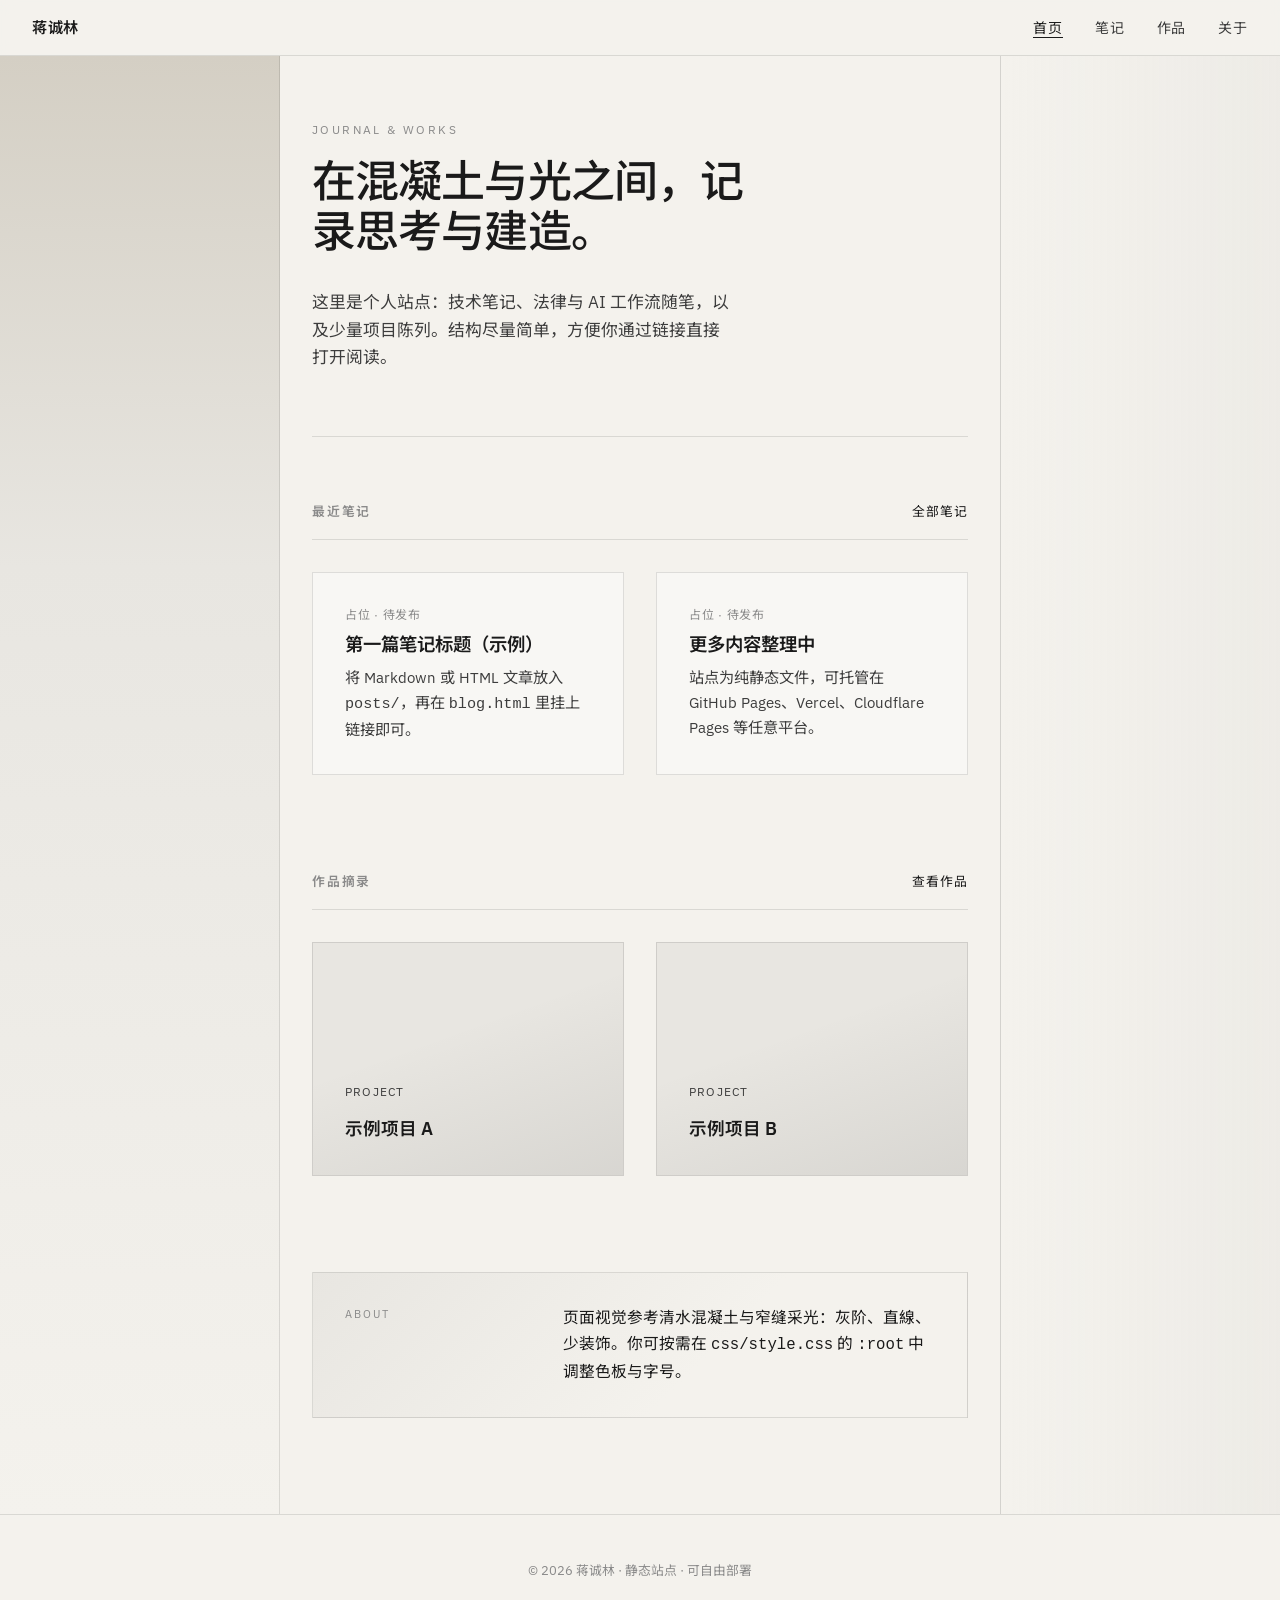
==== index.html @ 57170a60 "chore: initial static site for GitHub Pages Made-with: Cursor" ====
<!DOCTYPE html>
<html lang="zh-CN">
  <head>
    <meta charset="utf-8" />
    <meta name="viewport" content="width=device-width, initial-scale=1" />
    <meta
      name="description"
      content="个人博客与作品集 — 日常思考与技术笔记"
    />
    <title>蒋诚林 · 思考与作品</title>
    <link rel="preconnect" href="https://fonts.googleapis.com" />
    <link rel="preconnect" href="https://fonts.gstatic.com" crossorigin />
    <link
      href="https://fonts.googleapis.com/css2?family=IBM+Plex+Sans:wght@400;500;600&family=Noto+Sans+SC:wght@400;500;600&display=swap"
      rel="stylesheet"
    />
    <link rel="stylesheet" href="css/style.css" />
  </head>
  <body>
    <a class="skip-link" href="#main">跳到正文</a>
    <header class="site-header">
      <a class="brand" href="index.html">蒋诚林</a>
      <button
        type="button"
        class="nav-toggle"
        aria-expanded="false"
        aria-controls="site-nav"
      >
        菜单
      </button>
      <nav id="site-nav" class="nav" aria-label="主导航">
        <ul class="nav-list">
          <li><a href="index.html" aria-current="page">首页</a></li>
          <li><a href="blog.html">笔记</a></li>
          <li><a href="work.html">作品</a></li>
          <li><a href="about.html">关于</a></li>
        </ul>
      </nav>
    </header>

    <div class="layout">
      <div class="layout__slit" aria-hidden="true"></div>
      <main id="main" class="layout__main">
        <section class="hero">
          <p class="hero__label">Journal &amp; Works</p>
          <h1 class="hero__title">在混凝土与光之间，记录思考与建造。</h1>
          <p class="hero__lead">
            这里是个人站点：技术笔记、法律与 AI
            工作流随笔，以及少量项目陈列。结构尽量简单，方便你通过链接直接打开阅读。
          </p>
        </section>

        <section class="section" aria-labelledby="recent-notes">
          <div class="section__head">
            <h2 id="recent-notes" class="section__title">最近笔记</h2>
            <a class="section__more" href="blog.html">全部笔记</a>
          </div>
          <div class="card-grid card-grid--2">
            <article class="card">
              <p class="card__meta">占位 · 待发布</p>
              <h3 class="card__title">
                <a href="posts/example.html">第一篇笔记标题（示例）</a>
              </h3>
              <p class="card__excerpt">
                将 Markdown 或 HTML 文章放入 <code>posts/</code>，再在
                <code>blog.html</code> 里挂上链接即可。
              </p>
            </article>
            <article class="card">
              <p class="card__meta">占位 · 待发布</p>
              <h3 class="card__title">
                <a href="blog.html">更多内容整理中</a>
              </h3>
              <p class="card__excerpt">
                站点为纯静态文件，可托管在 GitHub Pages、Vercel、Cloudflare
                Pages 等任意平台。
              </p>
            </article>
          </div>
        </section>

        <section class="section" aria-labelledby="featured-work">
          <div class="section__head">
            <h2 id="featured-work" class="section__title">作品摘录</h2>
            <a class="section__more" href="work.html">查看作品</a>
          </div>
          <div class="work-grid">
            <a href="work.html" class="work-tile">
              <div>
                <p class="work-tile__label">Project</p>
                <p class="work-tile__name">示例项目 A</p>
              </div>
            </a>
            <a href="work.html" class="work-tile">
              <div>
                <p class="work-tile__label">Project</p>
                <p class="work-tile__name">示例项目 B</p>
              </div>
            </a>
          </div>
        </section>

        <section class="about-strip" aria-labelledby="about-short">
          <div>
            <p class="about-strip__tag">About</p>
          </div>
          <p id="about-short" class="about-strip__text">
            页面视觉参考清水混凝土与窄缝采光：灰阶、直線、少装饰。你可按需在
            <code>css/style.css</code> 的 <code>:root</code> 中调整色板与字号。
          </p>
        </section>
      </main>
      <div class="layout__rail" aria-hidden="true"></div>
    </div>

    <footer class="site-footer">
      <p>© <span id="y"></span> 蒋诚林 · 静态站点 · 可自由部署</p>
    </footer>
    <script>
      document.getElementById("y").textContent = new Date().getFullYear();
    </script>
    <script src="js/main.js" defer></script>
  </body>
</html>
---- css/style.css ----
/* 安藤式工业感：清水混凝土灰阶、几何分割、窄光缝、大留白 */

:root {
  --ink: #1a1a1a;
  --concrete-dark: #3d3d3d;
  --concrete-mid: #8a8a8a;
  --concrete-light: #c8c6c2;
  --mist: #e8e6e1;
  --paper: #f4f2ed;
  --slit: #d4cfc4;
  --accent: #2a2a2a;
  --font-sans: "IBM Plex Sans", "Noto Sans SC", "PingFang SC", "Microsoft YaHei", sans-serif;
  --font-display: "IBM Plex Sans", "Noto Sans SC", sans-serif;
  --space-xs: 0.5rem;
  --space-sm: 1rem;
  --space-md: 2rem;
  --space-lg: 4rem;
  --space-xl: 6rem;
  --line: 1px solid rgba(26, 26, 26, 0.12);
}

*,
*::before,
*::after {
  box-sizing: border-box;
}

html {
  scroll-behavior: smooth;
}

body {
  margin: 0;
  font-family: var(--font-sans);
  font-size: 1rem;
  line-height: 1.65;
  color: var(--ink);
  background: var(--paper);
  -webkit-font-smoothing: antialiased;
}

a {
  color: var(--ink);
  text-decoration: none;
  border-bottom: 1px solid rgba(26, 26, 26, 0.25);
  transition: border-color 0.2s ease, color 0.2s ease;
}

a:hover {
  border-bottom-color: var(--ink);
}

.skip-link {
  position: absolute;
  left: -9999px;
  z-index: 999;
  padding: var(--space-sm);
  background: var(--paper);
}

.skip-link:focus {
  left: var(--space-sm);
  top: var(--space-sm);
}

/* 顶栏：薄钢板感 */
.site-header {
  position: sticky;
  top: 0;
  z-index: 100;
  display: flex;
  align-items: center;
  justify-content: space-between;
  gap: var(--space-md);
  min-height: 3.5rem;
  padding: 0 var(--space-md);
  background: rgba(244, 242, 237, 0.92);
  backdrop-filter: blur(8px);
  border-bottom: var(--line);
}

.brand {
  font-family: var(--font-display);
  font-weight: 600;
  letter-spacing: 0.04em;
  font-size: 0.95rem;
  border-bottom: none;
}

.brand:hover {
  color: var(--concrete-dark);
}

.nav-toggle {
  display: none;
  background: none;
  border: var(--line);
  padding: 0.4rem 0.65rem;
  font: inherit;
  cursor: pointer;
  color: var(--ink);
}

.nav-list {
  display: flex;
  flex-wrap: wrap;
  gap: var(--space-md);
  list-style: none;
  margin: 0;
  padding: 0;
}

.nav-list a {
  font-size: 0.875rem;
  letter-spacing: 0.06em;
  text-transform: uppercase;
  border-bottom: none;
  color: var(--concrete-dark);
}

.nav-list a:hover,
.nav-list a[aria-current="page"] {
  color: var(--ink);
  border-bottom: 1px solid var(--ink);
}

/* 主布局：侧光缝 + 内容区 */
.layout {
  display: grid;
  grid-template-columns: minmax(0, 1fr) min(72ch, 100%) minmax(0, 1fr);
  min-height: calc(100vh - 3.5rem);
}

.layout__slit {
  grid-column: 1;
  background: linear-gradient(
    180deg,
    var(--slit) 0%,
    var(--mist) 35%,
    var(--paper) 100%
  );
  border-right: var(--line);
  min-height: 100%;
}

.layout__main {
  grid-column: 2;
  padding: var(--space-lg) var(--space-md) var(--space-xl);
  max-width: 100%;
}

.layout__rail {
  grid-column: 3;
  border-left: var(--line);
  background: linear-gradient(90deg, transparent, rgba(200, 198, 194, 0.15));
}

@media (max-width: 900px) {
  .layout {
    grid-template-columns: 8px 1fr;
  }

  .layout__slit {
    grid-column: 1;
    width: 8px;
  }

  .layout__main {
    grid-column: 2;
  }

  .layout__rail {
    display: none;
  }
}

/* Hero */
.hero {
  padding-bottom: var(--space-lg);
  border-bottom: var(--line);
  margin-bottom: var(--space-lg);
}

.hero__label {
  font-size: 0.75rem;
  letter-spacing: 0.2em;
  text-transform: uppercase;
  color: var(--concrete-mid);
  margin: 0 0 var(--space-sm);
}

.hero__title {
  font-family: var(--font-display);
  font-weight: 500;
  font-size: clamp(1.75rem, 4vw, 2.75rem);
  line-height: 1.15;
  letter-spacing: -0.02em;
  margin: 0 0 var(--space-md);
  max-width: 18ch;
}

.hero__lead {
  margin: 0;
  max-width: 42ch;
  color: var(--concrete-dark);
  font-size: 1.05rem;
}

/* 区块标题 */
.section {
  margin-bottom: var(--space-xl);
}

.section__head {
  display: flex;
  align-items: baseline;
  justify-content: space-between;
  gap: var(--space-sm);
  flex-wrap: wrap;
  margin-bottom: var(--space-md);
  padding-bottom: var(--space-sm);
  border-bottom: var(--line);
}

.section__title {
  font-family: var(--font-display);
  font-size: 0.8rem;
  font-weight: 600;
  letter-spacing: 0.14em;
  text-transform: uppercase;
  margin: 0;
  color: var(--concrete-mid);
}

.section__more {
  font-size: 0.8rem;
  letter-spacing: 0.08em;
  text-transform: uppercase;
  border-bottom: 1px solid transparent;
}

.section__more:hover {
  border-bottom-color: var(--ink);
}

/* 卡片列表：混凝土板 */
.card-grid {
  display: grid;
  gap: var(--space-md);
}

@media (min-width: 640px) {
  .card-grid--2 {
    grid-template-columns: repeat(2, 1fr);
  }
}

.card {
  border: var(--line);
  padding: var(--space-md);
  background: rgba(255, 255, 255, 0.35);
  transition: box-shadow 0.25s ease, transform 0.25s ease;
}

.card:hover {
  box-shadow: 0 12px 40px rgba(26, 26, 26, 0.06);
  transform: translateY(-2px);
}

.card__meta {
  font-size: 0.75rem;
  letter-spacing: 0.06em;
  text-transform: uppercase;
  color: var(--concrete-mid);
  margin: 0 0 var(--space-xs);
}

.card__title {
  font-family: var(--font-display);
  font-size: 1.15rem;
  font-weight: 600;
  margin: 0 0 var(--space-xs);
  line-height: 1.3;
}

.card__title a {
  border-bottom: none;
}

.card__title a:hover {
  border-bottom: 1px solid var(--ink);
}

.card__excerpt {
  margin: 0;
  font-size: 0.95rem;
  color: var(--concrete-dark);
}

/* 关于条 */
.about-strip {
  display: grid;
  gap: var(--space-md);
  padding: var(--space-md);
  border: var(--line);
  background: linear-gradient(135deg, var(--mist) 0%, var(--paper) 60%);
}

@media (min-width: 700px) {
  .about-strip {
    grid-template-columns: 1fr 2fr;
    align-items: start;
  }
}

.about-strip__tag {
  font-size: 0.7rem;
  letter-spacing: 0.18em;
  text-transform: uppercase;
  color: var(--concrete-mid);
  margin: 0;
}

.about-strip__text {
  margin: 0;
  font-size: 0.98rem;
}

/* 页脚 */
.site-footer {
  margin-top: auto;
  padding: var(--space-md);
  border-top: var(--line);
  font-size: 0.8rem;
  color: var(--concrete-mid);
  text-align: center;
}

/* 文章页 */
.article {
  max-width: 65ch;
}

.article__meta {
  font-size: 0.8rem;
  letter-spacing: 0.06em;
  color: var(--concrete-mid);
  margin-bottom: var(--space-sm);
}

.article__title {
  font-family: var(--font-display);
  font-size: clamp(1.5rem, 3vw, 2rem);
  font-weight: 600;
  margin: 0 0 var(--space-md);
  line-height: 1.2;
}

.article__body h2 {
  font-size: 1.1rem;
  font-weight: 600;
  margin: var(--space-lg) 0 var(--space-sm);
  letter-spacing: 0.02em;
}

.article__body p {
  margin: 0 0 var(--space-sm);
}

.article__body code {
  font-size: 0.9em;
  padding: 0.1em 0.35em;
  background: var(--mist);
  border: var(--line);
}

/* 作品网格 */
.work-grid {
  display: grid;
  gap: var(--space-md);
}

@media (min-width: 600px) {
  .work-grid {
    grid-template-columns: repeat(2, 1fr);
  }
}

.work-tile {
  aspect-ratio: 4 / 3;
  border: var(--line);
  background: var(--mist);
  display: flex;
  align-items: flex-end;
  padding: var(--space-md);
  position: relative;
  overflow: hidden;
}

.work-tile::before {
  content: "";
  position: absolute;
  inset: 0;
  background: linear-gradient(160deg, transparent 40%, rgba(26, 26, 26, 0.08));
  pointer-events: none;
}

.work-tile__label {
  position: relative;
  font-size: 0.75rem;
  letter-spacing: 0.1em;
  text-transform: uppercase;
  color: var(--concrete-dark);
}

.work-tile__name {
  position: relative;
  margin: 0.25rem 0 0;
  font-family: var(--font-display);
  font-size: 1.1rem;
  font-weight: 600;
}

/* 移动端导航 */
@media (max-width: 720px) {
  .nav-toggle {
    display: block;
  }

  .nav {
    position: absolute;
    top: 100%;
    left: 0;
    right: 0;
    background: rgba(244, 242, 237, 0.98);
    border-bottom: var(--line);
    padding: var(--space-md);
    display: none;
  }

  .nav.is-open {
    display: block;
  }

  .nav-list {
    flex-direction: column;
    gap: var(--space-sm);
  }

  .site-header {
    flex-wrap: wrap;
    position: relative;
  }
}
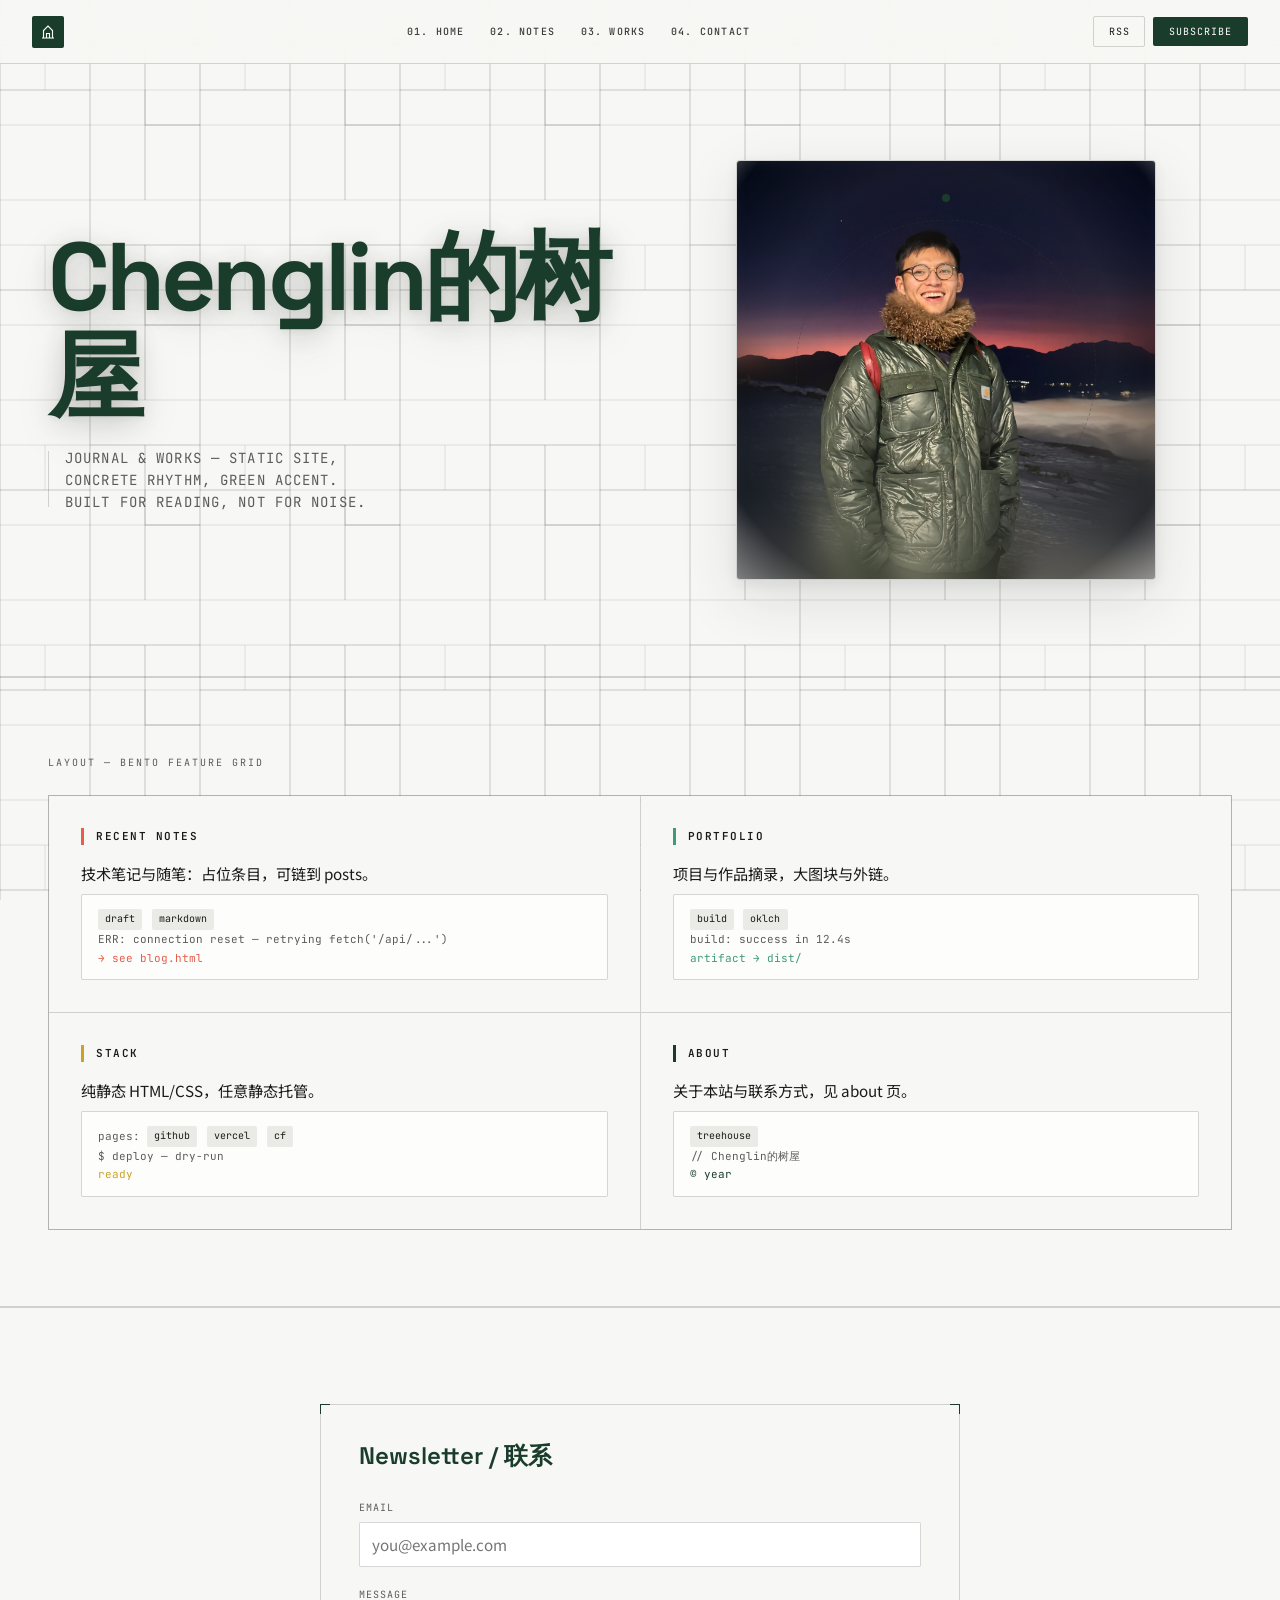
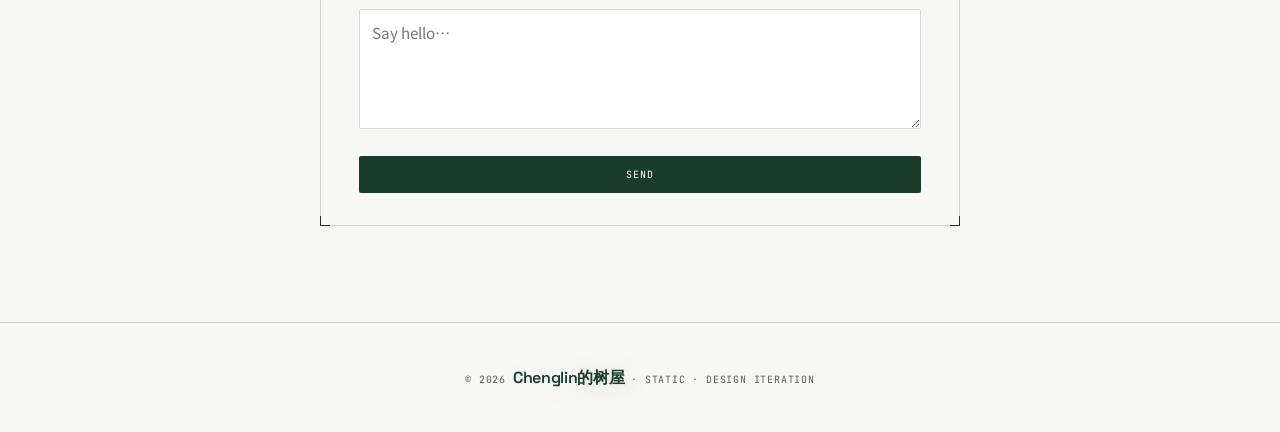
==== commit 05a543e3: "feat: 首页同步 design_iterations 预览（Chenglin的树屋 + SVG 人像 + assets） Made-with: Cursor" ====
--- a/index.html
+++ b/index.html
@@ -3,122 +3,679 @@
   <head>
     <meta charset="utf-8" />
     <meta name="viewport" content="width=device-width, initial-scale=1" />
-    <meta
-      name="description"
-      content="个人博客与作品集 — 日常思考与技术笔记"
-    />
-    <title>蒋诚林 · 思考与作品</title>
+    <meta name="description" content="Chenglin的树屋 — 博客与作品 · Canvas 预览" />
+    <title>Chenglin的树屋 · Canvas</title>
+    <!-- Hero：JPEG 以 data URI 写在 SVG &lt;image&gt; 内（Canvas 可用）；原色 + 中心清晰/边缘虚化叠层 -->
     <link rel="preconnect" href="https://fonts.googleapis.com" />
     <link rel="preconnect" href="https://fonts.gstatic.com" crossorigin />
     <link
-      href="https://fonts.googleapis.com/css2?family=IBM+Plex+Sans:wght@400;500;600&family=Noto+Sans+SC:wght@400;500;600&display=swap"
+      href="https://fonts.googleapis.com/css2?family=JetBrains+Mono:wght@400;500;600&family=Noto+Sans+SC:wght@400;500;600&family=Space+Grotesk:wght@400;500;600;700&display=swap"
       rel="stylesheet"
     />
-    <link rel="stylesheet" href="css/style.css" />
+    <style>
+      :root {
+        --paper: #f7f7f5;
+        --hairline: rgba(58, 58, 56, 0.3);
+        --hairline-border: rgba(58, 58, 56, 0.2);
+        --forest: #1a3c2b;
+        --forest-hover: #143525;
+        --ink: #1a1a18;
+        --muted: #5c5c58;
+        --coral: #e85d4c;
+        --mint: #3d9b7a;
+        --gold: #c9a227;
+        --shadow-brand: 0 4px 28px rgba(42, 42, 40, 0.18),
+          0 12px 48px rgba(42, 42, 40, 0.12), 0 2px 8px rgba(0, 0, 0, 0.06);
+        --font-mono: "JetBrains Mono", ui-monospace, monospace;
+        --font-display: "Space Grotesk", system-ui, sans-serif;
+        --font-sc: "Noto Sans SC", "PingFang SC", sans-serif;
+      }
+
+      *,
+      *::before,
+      *::after {
+        box-sizing: border-box;
+      }
+
+      html {
+        scroll-behavior: smooth;
+      }
+
+      body {
+        margin: 0;
+        min-height: 100vh;
+        color: var(--ink);
+        background: var(--paper);
+        font-family: var(--font-sc);
+        font-size: 1rem;
+        line-height: 1.6;
+        -webkit-font-smoothing: antialiased;
+      }
+
+      /* --- Mosaic background (SVG tile) --- */
+      .mosaic-bg {
+        position: fixed;
+        inset: 0;
+        z-index: 0;
+        pointer-events: none;
+        background-color: var(--paper);
+        background-image: url("data:image/svg+xml,%3Csvg xmlns='http://www.w3.org/2000/svg' width='200' height='200' viewBox='0 0 200 200'%3E%3Crect fill='%23F7F7F5' width='200' height='200'/%3E%3Cg fill='none' stroke='%233A3A38' stroke-opacity='0.3' stroke-width='0.5'%3E%3Cpath d='M0 0h90v90H0z M90 0h110v45H90z M90 45h55v155H90z M145 45h55v80h-55z M0 90h90v110H0z M145 125h55v75h-55z'/%3E%3Cpath d='M0 45h90M90 90h110M145 90v35M0 200V0M200 0v200M45 45v45M200 125H0'/%3E%3C/g%3E%3C/svg%3E");
+        background-size: 200px 200px;
+      }
+
+      .page {
+        position: relative;
+        z-index: 1;
+      }
+
+      /* --- Fixed technical nav --- */
+      .tech-header {
+        position: fixed;
+        top: 0;
+        left: 0;
+        right: 0;
+        z-index: 100;
+        display: flex;
+        align-items: center;
+        justify-content: space-between;
+        gap: 1rem;
+        min-height: 64px;
+        padding: 0 clamp(1rem, 4vw, 2rem);
+        background: rgba(247, 247, 245, 0.92);
+        backdrop-filter: blur(10px);
+        border-bottom: 1px solid var(--hairline-border);
+      }
+
+      .logo-box {
+        flex-shrink: 0;
+        width: 32px;
+        height: 32px;
+        background: var(--forest);
+        display: grid;
+        place-items: center;
+        border-radius: 2px;
+      }
+
+      .logo-box svg {
+        width: 18px;
+        height: 18px;
+        color: #fff;
+      }
+
+      .nav-center {
+        flex: 1;
+        display: flex;
+        justify-content: center;
+        flex-wrap: wrap;
+        gap: clamp(0.75rem, 2vw, 1.75rem);
+      }
+
+      .nav-center a {
+        font-family: var(--font-mono) !important;
+        font-size: 10px !important;
+        font-weight: 500;
+        letter-spacing: 0.12em;
+        text-transform: uppercase;
+        color: var(--ink) !important;
+        text-decoration: none !important;
+        border: none !important;
+        opacity: 0.85;
+      }
+
+      .nav-center a:hover {
+        color: var(--forest) !important;
+        opacity: 1;
+      }
+
+      .nav-actions {
+        display: flex;
+        align-items: center;
+        gap: 0.5rem;
+        flex-shrink: 0;
+      }
+
+      .btn-ghost {
+        font-family: var(--font-mono) !important;
+        font-size: 10px !important;
+        letter-spacing: 0.1em;
+        text-transform: uppercase;
+        padding: 0.5rem 0.9rem;
+        border: 1px solid var(--hairline-border) !important;
+        background: transparent;
+        color: var(--ink) !important;
+        cursor: pointer;
+        border-radius: 2px;
+      }
+
+      .btn-ghost:hover {
+        border-color: var(--forest) !important;
+        color: var(--forest) !important;
+      }
+
+      .btn-forest {
+        font-family: var(--font-mono) !important;
+        font-size: 10px !important;
+        letter-spacing: 0.1em;
+        text-transform: uppercase;
+        padding: 0.5rem 1rem;
+        border: none;
+        background: var(--forest) !important;
+        color: #fff !important;
+        cursor: pointer;
+        border-radius: 2px;
+      }
+
+      .btn-forest:hover {
+        background: var(--forest-hover) !important;
+      }
+
+      /* --- Section dividers --- */
+      .section-rule {
+        width: 100%;
+        height: 1px;
+        background: var(--hairline-border);
+        border: none;
+        margin: 0;
+      }
+
+      main {
+        padding-top: 64px;
+      }
+
+      /* --- Hero --- */
+      .hero-wrap {
+        padding: clamp(3rem, 8vw, 6rem) clamp(1rem, 4vw, 3rem);
+        border-bottom: 1px solid var(--hairline-border);
+      }
+
+      .hero-grid {
+        display: grid;
+        grid-template-columns: 1fr;
+        gap: 2.5rem;
+        max-width: 1200px;
+        margin: 0 auto;
+        align-items: center;
+      }
+
+      @media (min-width: 900px) {
+        .hero-grid {
+          grid-template-columns: 1fr 1fr;
+        }
+      }
+
+      .hero-brand {
+        font-family: var(--font-display) !important;
+        font-size: clamp(3rem, 8vw, 6rem) !important;
+        font-weight: 700 !important;
+        line-height: 1.05 !important;
+        letter-spacing: -0.04em !important;
+        color: var(--forest) !important;
+        margin: 0 0 1.25rem !important;
+        /* 灰色阴影：品牌树屋 */
+        text-shadow: var(--shadow-brand);
+      }
+
+      .hero-sub {
+        display: flex;
+        gap: 1rem;
+        align-items: flex-start;
+        max-width: 36ch;
+      }
+
+      .hero-sub__line {
+        width: 1px;
+        min-height: 3.5rem;
+        background: var(--hairline-border);
+        flex-shrink: 0;
+        margin-top: 0.2rem;
+      }
+
+      .hero-sub p {
+        margin: 0;
+        font-family: var(--font-mono) !important;
+        font-size: 14px !important;
+        line-height: 1.55 !important;
+        letter-spacing: 0.08em;
+        text-transform: uppercase;
+        color: var(--muted) !important;
+      }
+
+      .hero-visual {
+        aspect-ratio: 1;
+        max-width: 420px;
+        margin: 0 auto;
+        width: 100%;
+        border: 1px solid var(--hairline-border);
+        background: var(--paper);
+        position: relative;
+        overflow: hidden;
+        border-radius: 4px;
+        box-shadow: 0 20px 60px rgba(42, 42, 40, 0.12),
+          0 4px 16px rgba(26, 60, 43, 0.08);
+      }
+
+      .hero-visual__media {
+        position: absolute;
+        inset: 0;
+        z-index: 0;
+      }
+
+      .hero-visual__svg {
+        display: block;
+        width: 100%;
+        height: 100%;
+      }
+
+      /* 外层渐变阴影：与 SVG 中心清晰、边缘发虚呼应 */
+      .hero-visual__wash {
+        position: absolute;
+        inset: 0;
+        z-index: 1;
+        pointer-events: none;
+        background: radial-gradient(
+          ellipse 78% 82% at 50% 44%,
+          rgba(247, 247, 245, 0) 0%,
+          rgba(247, 247, 245, 0.08) 52%,
+          rgba(26, 60, 43, 0.07) 78%,
+          rgba(247, 247, 245, 0.55) 100%
+        );
+      }
+
+      .hero-visual__orbit {
+        position: absolute;
+        z-index: 2;
+        width: 72%;
+        height: 72%;
+        left: 50%;
+        top: 50%;
+        transform: translate(-50%, -50%);
+        border: 1px dashed rgba(58, 58, 56, 0.35);
+        border-radius: 50%;
+        pointer-events: none;
+      }
+
+      .hero-visual__dot {
+        position: absolute;
+        z-index: 3;
+        width: 8px;
+        height: 8px;
+        background: var(--forest);
+        border-radius: 50%;
+        top: 8%;
+        left: 50%;
+        transform: translateX(-50%);
+        pointer-events: none;
+      }
+
+      /* --- Bento --- */
+      .bento-section {
+        padding: clamp(3rem, 6vw, 5rem) clamp(1rem, 4vw, 3rem);
+        border-bottom: 1px solid var(--hairline-border);
+      }
+
+      .bento-head {
+        font-family: var(--font-mono) !important;
+        font-size: 10px !important;
+        letter-spacing: 0.2em;
+        text-transform: uppercase;
+        color: var(--muted) !important;
+        margin: 0 0 1.5rem;
+        max-width: 1200px;
+        margin-left: auto;
+        margin-right: auto;
+      }
+
+      .bento-grid {
+        display: grid;
+        grid-template-columns: 1fr;
+        gap: 1px;
+        max-width: 1200px;
+        margin: 0 auto;
+        background: var(--hairline-border);
+        border: 1px solid var(--hairline-border);
+      }
+
+      @media (min-width: 700px) {
+        .bento-grid {
+          grid-template-columns: 1fr 1fr;
+        }
+      }
+
+      .bento-cell {
+        background: var(--paper);
+        padding: 32px;
+        min-height: 200px;
+      }
+
+      .bento-cell h3 {
+        font-family: var(--font-mono) !important;
+        font-size: 11px !important;
+        font-weight: 600;
+        letter-spacing: 0.14em;
+        text-transform: uppercase;
+        margin: 0 0 1rem;
+        padding-left: 0.75rem;
+        border-left: 3px solid;
+      }
+
+      .bento-cell--coral h3 {
+        border-left-color: var(--coral);
+      }
+      .bento-cell--mint h3 {
+        border-left-color: var(--mint);
+      }
+      .bento-cell--gold h3 {
+        border-left-color: var(--gold);
+      }
+      .bento-cell--forest h3 {
+        border-left-color: var(--forest);
+      }
+
+      .mockup {
+        font-family: var(--font-mono) !important;
+        font-size: 11px !important;
+        line-height: 1.65 !important;
+        color: var(--muted) !important;
+        background: rgba(255, 255, 255, 0.7);
+        border: 1px solid var(--hairline-border);
+        padding: 0.75rem 1rem;
+        border-radius: 2px;
+        margin-top: 0.5rem;
+      }
+
+      .mockup .chip {
+        display: inline-block;
+        padding: 0.15rem 0.45rem;
+        margin: 0.15rem 0.15rem 0 0;
+        font-size: 10px !important;
+        border-radius: 2px;
+        background: #eaeae6;
+        color: var(--ink) !important;
+      }
+
+      .bento-cell p.lead {
+        margin: 0;
+        font-size: 0.95rem;
+        color: var(--ink);
+      }
+
+      /* --- Form CTA --- */
+      .form-section {
+        padding: clamp(3rem, 8vw, 6rem) 1rem;
+        border-bottom: 1px solid var(--hairline-border);
+      }
+
+      .form-box {
+        position: relative;
+        max-width: 640px;
+        margin: 0 auto;
+        padding: 2rem clamp(1.25rem, 3vw, 2.5rem);
+        background: var(--paper);
+        border: 1px solid var(--hairline-border);
+      }
+
+      .form-box__corner {
+        position: absolute;
+        width: 10px;
+        height: 10px;
+        border-color: var(--forest);
+        border-style: solid;
+      }
+      .form-box__corner--tl {
+        top: -1px;
+        left: -1px;
+        border-width: 1px 0 0 1px;
+      }
+      .form-box__corner--tr {
+        top: -1px;
+        right: -1px;
+        border-width: 1px 1px 0 0;
+      }
+      .form-box__corner--bl {
+        bottom: -1px;
+        left: -1px;
+        border-width: 0 0 1px 1px;
+      }
+      .form-box__corner--br {
+        bottom: -1px;
+        right: -1px;
+        border-width: 0 1px 1px 0;
+      }
+
+      .form-box h2 {
+        font-family: var(--font-display) !important;
+        font-size: 1.5rem !important;
+        font-weight: 600 !important;
+        color: var(--forest) !important;
+        margin: 0 0 1.5rem;
+      }
+
+      .field {
+        margin-bottom: 1.25rem;
+      }
+
+      .field label {
+        display: block;
+        font-family: var(--font-mono) !important;
+        font-size: 10px !important;
+        letter-spacing: 0.1em;
+        text-transform: uppercase;
+        color: var(--muted) !important;
+        margin-bottom: 0.4rem;
+      }
+
+      .field input,
+      .field textarea {
+        width: 100%;
+        font-family: var(--font-sc);
+        font-size: 0.95rem;
+        padding: 0.65rem 0.75rem;
+        border: 1px solid var(--hairline-border);
+        background: #fff !important;
+        border-radius: 2px;
+      }
+
+      .field textarea {
+        min-height: 120px;
+        resize: vertical;
+      }
+
+      .site-footer {
+        text-align: center;
+        padding: 2rem 1rem;
+        font-family: var(--font-mono) !important;
+        font-size: 10px !important;
+        letter-spacing: 0.08em;
+        text-transform: uppercase;
+        color: var(--muted) !important;
+      }
+
+      .site-footer strong {
+        font-family: var(--font-display);
+        font-size: 1rem;
+        letter-spacing: -0.02em;
+        text-transform: none;
+        color: var(--forest);
+        text-shadow: var(--shadow-brand);
+        font-weight: 600;
+      }
+    </style>
   </head>
   <body>
-    <a class="skip-link" href="#main">跳到正文</a>
-    <header class="site-header">
-      <a class="brand" href="index.html">蒋诚林</a>
-      <button
-        type="button"
-        class="nav-toggle"
-        aria-expanded="false"
-        aria-controls="site-nav"
-      >
-        菜单
-      </button>
-      <nav id="site-nav" class="nav" aria-label="主导航">
-        <ul class="nav-list">
-          <li><a href="index.html" aria-current="page">首页</a></li>
-          <li><a href="blog.html">笔记</a></li>
-          <li><a href="work.html">作品</a></li>
-          <li><a href="about.html">关于</a></li>
-        </ul>
-      </nav>
-    </header>
-
-    <div class="layout">
-      <div class="layout__slit" aria-hidden="true"></div>
-      <main id="main" class="layout__main">
-        <section class="hero">
-          <p class="hero__label">Journal &amp; Works</p>
-          <h1 class="hero__title">在混凝土与光之间，记录思考与建造。</h1>
-          <p class="hero__lead">
-            这里是个人站点：技术笔记、法律与 AI
-            工作流随笔，以及少量项目陈列。结构尽量简单，方便你通过链接直接打开阅读。
-          </p>
+    <div class="mosaic-bg" aria-hidden="true"></div>
+
+    <div class="page">
+      <header class="tech-header">
+        <a href="#" class="logo-box" aria-label="Chenglin的树屋">
+          <svg viewBox="0 0 24 24" fill="none" stroke="currentColor" stroke-width="1.5">
+            <path d="M4 20h16M6 20V10l6-6 6 6v10" />
+            <path d="M10 20v-6h4v6" />
+          </svg>
+        </a>
+        <nav class="nav-center" aria-label="主导航">
+          <a href="#hero">01. Home</a>
+          <a href="#features">02. Notes</a>
+          <a href="#features">03. Works</a>
+          <a href="#contact">04. Contact</a>
+        </nav>
+        <div class="nav-actions">
+          <button type="button" class="btn-ghost">RSS</button>
+          <button type="button" class="btn-forest">Subscribe</button>
+        </div>
+      </header>
+
+      <main>
+        <section id="hero" class="hero-wrap">
+          <div class="hero-grid">
+            <div>
+              <h1 class="hero-brand">Chenglin的树屋</h1>
+              <div class="hero-sub">
+                <span class="hero-sub__line" aria-hidden="true"></span>
+                <p>
+                  Journal &amp; works — static site, concrete rhythm, green
+                  accent. Built for reading, not for noise.
+                </p>
+              </div>
+            </div>
+            <figure class="hero-visual" aria-label="Chenglin 的树屋 — 肖像">
+              <div class="hero-visual__media" aria-hidden="true">
+                <svg
+                  class="hero-visual__svg"
+                  viewBox="0 0 1 1"
+                  preserveAspectRatio="xMidYMid slice"
+                  xmlns="http://www.w3.org/2000/svg"
+                  xmlns:xlink="http://www.w3.org/1999/xlink"
+                >
+                  <defs>
+                    <filter
+                      id="hero-edge-blur"
+                      x="-35%"
+                      y="-35%"
+                      width="170%"
+                      height="170%"
+                      color-interpolation-filters="sRGB"
+                    >
+                      <feGaussianBlur in="SourceGraphic" stdDeviation="0.032" result="b" />
+                    </filter>
+                    <radialGradient id="hero-mask-grad" cx="50%" cy="44%" r="58%">
+                      <stop offset="0%" stop-color="white" />
+                      <stop offset="36%" stop-color="white" />
+                      <stop offset="72%" stop-color="#bbbbbb" />
+                      <stop offset="100%" stop-color="black" />
+                    </radialGradient>
+                    <mask id="hero-fade-mask" maskUnits="objectBoundingBox">
+                      <rect width="1" height="1" fill="url(#hero-mask-grad)" />
+                    </mask>
+                    <image
+                      id="heroPhotoSrc"
+                      href="assets/hero_wechat_embed.jpg"
+                      width="1"
+                      height="1"
+                      preserveAspectRatio="xMidYMid slice"
+                      xlink:href="assets/hero_wechat_embed.jpg"
+                    />
+                  </defs>
+                  <g>
+                    <use
+                      xlink:href="#heroPhotoSrc"
+                      transform="translate(0.5 0.44) scale(1.14) translate(-0.5 -0.44)"
+                      filter="url(#hero-edge-blur)"
+                    />
+                    <use xlink:href="#heroPhotoSrc" mask="url(#hero-fade-mask)" />
+                  </g>
+                </svg>
+              </div>
+              <div class="hero-visual__wash" aria-hidden="true"></div>
+              <div class="hero-visual__orbit" aria-hidden="true"></div>
+              <div class="hero-visual__dot" aria-hidden="true"></div>
+            </figure>
+          </div>
         </section>
 
-        <section class="section" aria-labelledby="recent-notes">
-          <div class="section__head">
-            <h2 id="recent-notes" class="section__title">最近笔记</h2>
-            <a class="section__more" href="blog.html">全部笔记</a>
-          </div>
-          <div class="card-grid card-grid--2">
-            <article class="card">
-              <p class="card__meta">占位 · 待发布</p>
-              <h3 class="card__title">
-                <a href="posts/example.html">第一篇笔记标题（示例）</a>
-              </h3>
-              <p class="card__excerpt">
-                将 Markdown 或 HTML 文章放入 <code>posts/</code>，再在
-                <code>blog.html</code> 里挂上链接即可。
-              </p>
+        <hr class="section-rule" />
+
+        <section id="features" class="bento-section">
+          <p class="bento-head">Layout — Bento feature grid</p>
+          <div class="bento-grid">
+            <article class="bento-cell bento-cell--coral">
+              <h3>Recent notes</h3>
+              <p class="lead">技术笔记与随笔：占位条目，可链到 posts。</p>
+              <div class="mockup">
+                <span class="chip">draft</span>
+                <span class="chip">markdown</span><br />
+                ERR: connection reset — retrying fetch('/api/...')<br />
+                <span style="color: var(--coral)">→ see blog.html</span>
+              </div>
             </article>
-            <article class="card">
-              <p class="card__meta">占位 · 待发布</p>
-              <h3 class="card__title">
-                <a href="blog.html">更多内容整理中</a>
-              </h3>
-              <p class="card__excerpt">
-                站点为纯静态文件，可托管在 GitHub Pages、Vercel、Cloudflare
-                Pages 等任意平台。
-              </p>
+            <article class="bento-cell bento-cell--mint">
+              <h3>Portfolio</h3>
+              <p class="lead">项目与作品摘录，大图块与外链。</p>
+              <div class="mockup">
+                <span class="chip">build</span>
+                <span class="chip">oklch</span><br />
+                build: success in 12.4s<br />
+                <span style="color: var(--mint)">artifact → dist/</span>
+              </div>
+            </article>
+            <article class="bento-cell bento-cell--gold">
+              <h3>Stack</h3>
+              <p class="lead">纯静态 HTML/CSS，任意静态托管。</p>
+              <div class="mockup">
+                pages: <span class="chip">github</span>
+                <span class="chip">vercel</span>
+                <span class="chip">cf</span><br />
+                $ deploy — dry-run<br />
+                <span style="color: var(--gold)">ready</span>
+              </div>
+            </article>
+            <article class="bento-cell bento-cell--forest">
+              <h3>About</h3>
+              <p class="lead">关于本站与联系方式，见 about 页。</p>
+              <div class="mockup">
+                <span class="chip">treehouse</span><br />
+                // Chenglin的树屋<br />
+                <span style="color: var(--forest)">© year</span>
+              </div>
             </article>
           </div>
         </section>
 
-        <section class="section" aria-labelledby="featured-work">
-          <div class="section__head">
-            <h2 id="featured-work" class="section__title">作品摘录</h2>
-            <a class="section__more" href="work.html">查看作品</a>
-          </div>
-          <div class="work-grid">
-            <a href="work.html" class="work-tile">
-              <div>
-                <p class="work-tile__label">Project</p>
-                <p class="work-tile__name">示例项目 A</p>
-              </div>
-            </a>
-            <a href="work.html" class="work-tile">
-              <div>
-                <p class="work-tile__label">Project</p>
-                <p class="work-tile__name">示例项目 B</p>
-              </div>
-            </a>
+        <hr class="section-rule" />
+
+        <section id="contact" class="form-section">
+          <div class="form-box">
+            <span class="form-box__corner form-box__corner--tl" aria-hidden="true"></span>
+            <span class="form-box__corner form-box__corner--tr" aria-hidden="true"></span>
+            <span class="form-box__corner form-box__corner--bl" aria-hidden="true"></span>
+            <span class="form-box__corner form-box__corner--br" aria-hidden="true"></span>
+            <h2>Newsletter / 联系</h2>
+            <form action="#" method="get" onsubmit="return false;">
+              <div class="field">
+                <label for="email">Email</label>
+                <input id="email" type="email" name="email" placeholder="you@example.com" autocomplete="email" />
+              </div>
+              <div class="field">
+                <label for="msg">Message</label>
+                <textarea id="msg" name="message" placeholder="Say hello…"></textarea>
+              </div>
+              <button type="submit" class="btn-forest" style="width: 100%; padding: 0.75rem">
+                Send
+              </button>
+            </form>
           </div>
         </section>
-
-        <section class="about-strip" aria-labelledby="about-short">
-          <div>
-            <p class="about-strip__tag">About</p>
-          </div>
-          <p id="about-short" class="about-strip__text">
-            页面视觉参考清水混凝土与窄缝采光：灰阶、直線、少装饰。你可按需在
-            <code>css/style.css</code> 的 <code>:root</code> 中调整色板与字号。
-          </p>
-        </section>
       </main>
-      <div class="layout__rail" aria-hidden="true"></div>
+
+      <footer class="site-footer">
+        <p>
+          © <span id="y"></span>
+          <strong>Chenglin的树屋</strong> · static · design iteration
+        </p>
+      </footer>
     </div>
 
-    <footer class="site-footer">
-      <p>© <span id="y"></span> 蒋诚林 · 静态站点 · 可自由部署</p>
-    </footer>
     <script>
       document.getElementById("y").textContent = new Date().getFullYear();
     </script>
-    <script src="js/main.js" defer></script>
   </body>
 </html>
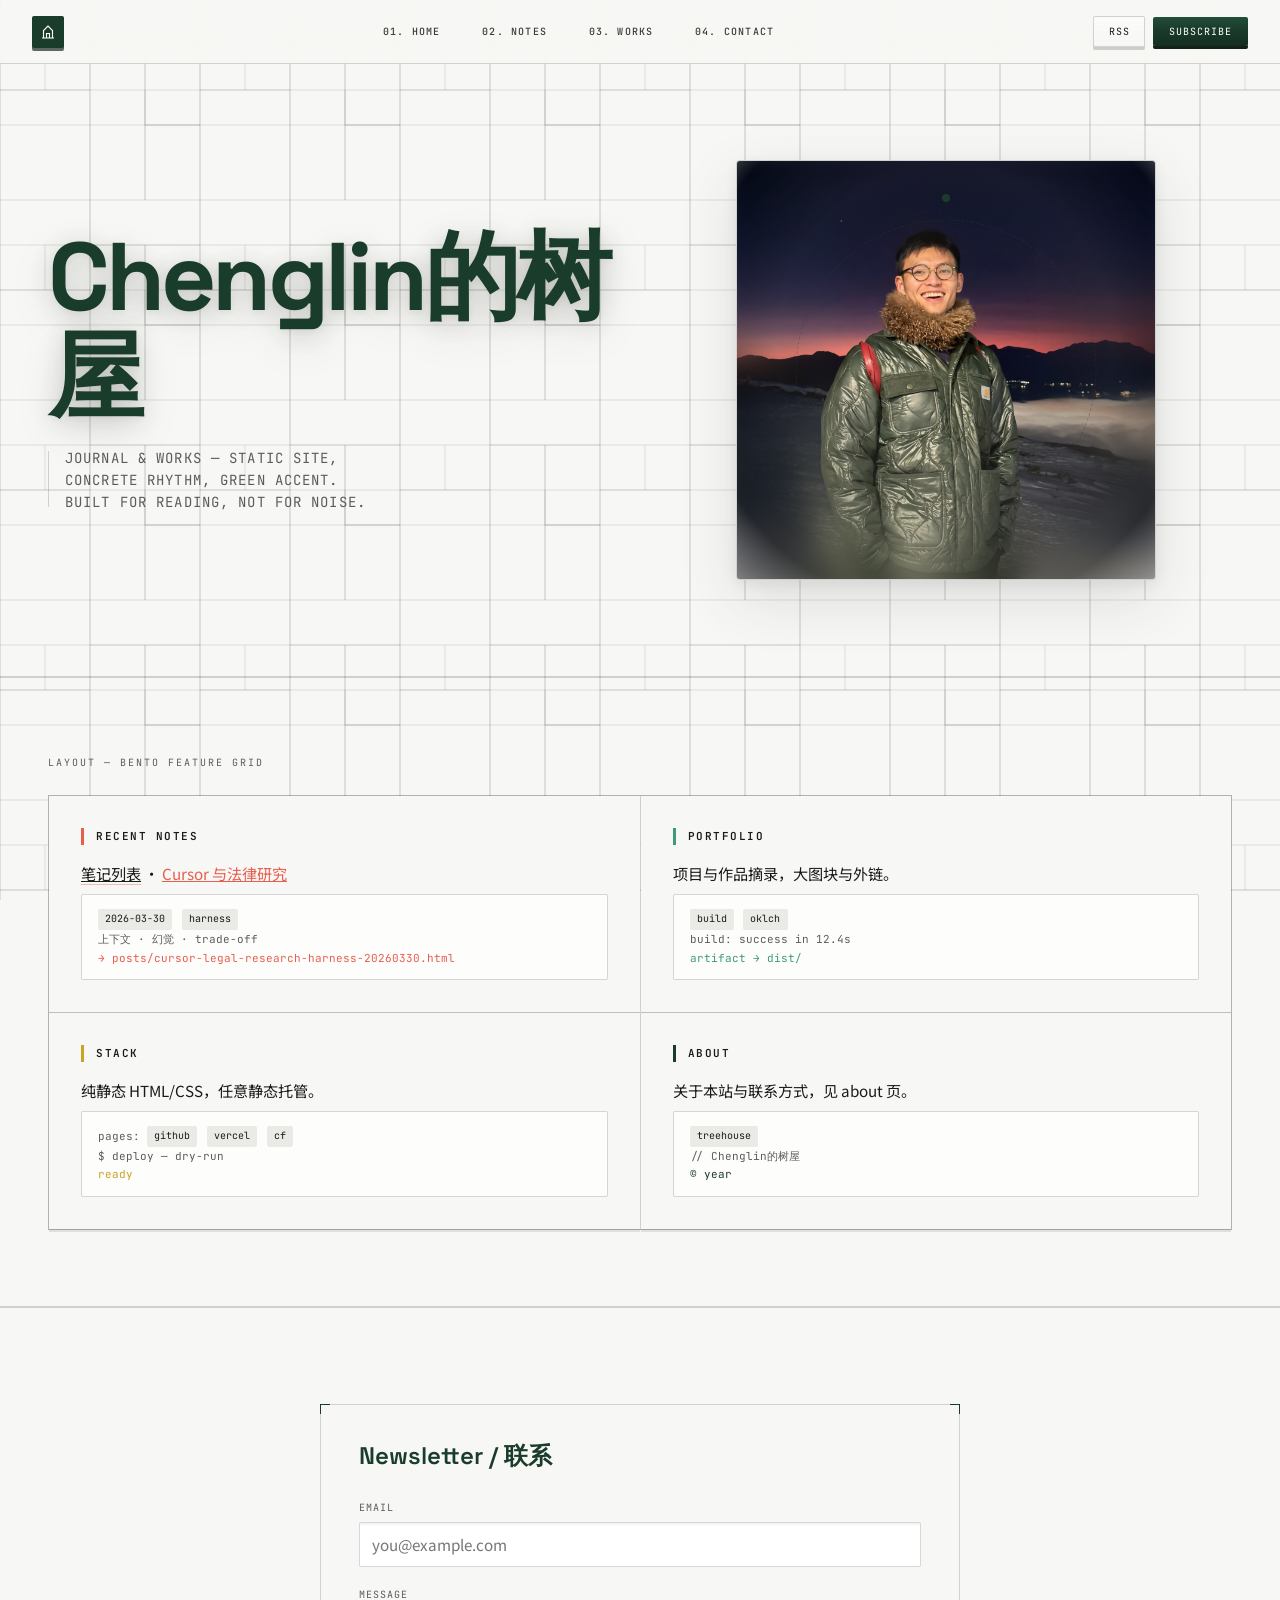
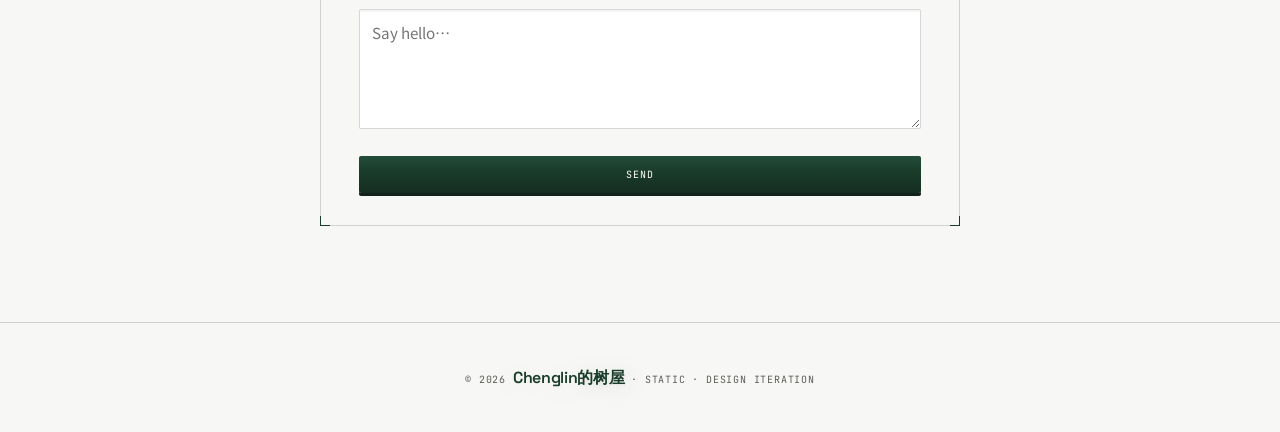
==== commit f4bc0a51: "post: Cursor 法律研究与环境工程（2026-03-30） - 新增 posts/cursor-legal-research-harness-20260330.html 与同源 .md - " ====
--- a/index.html
+++ b/index.html
@@ -29,6 +29,10 @@
         --font-mono: "JetBrains Mono", ui-monospace, monospace;
         --font-display: "Space Grotesk", system-ui, sans-serif;
         --font-sc: "Noto Sans SC", "PingFang SC", sans-serif;
+        /* 机械感：短促、略「硬」的曲线，像行程开关 */
+        --mech-dur: 0.09s;
+        --mech-ease: cubic-bezier(0.45, 0, 0.55, 1);
+        --mech-depth: 3px;
       }
 
       *,
@@ -39,6 +43,13 @@
 
       html {
         scroll-behavior: smooth;
+      }
+
+      @media (prefers-reduced-motion: reduce) {
+        :root {
+          --mech-dur: 0.01s;
+          --mech-depth: 1px;
+        }
       }
 
       body {
@@ -94,6 +105,15 @@
         display: grid;
         place-items: center;
         border-radius: 2px;
+        box-shadow: 0 var(--mech-depth) 0 rgba(10, 28, 20, 0.65);
+        transition: transform var(--mech-dur) var(--mech-ease),
+          box-shadow var(--mech-dur) var(--mech-ease);
+        -webkit-tap-highlight-color: transparent;
+      }
+
+      .logo-box:active {
+        transform: translateY(var(--mech-depth)) scale(0.94);
+        box-shadow: 0 0 0 rgba(10, 28, 20, 0.65);
       }
 
       .logo-box svg {
@@ -111,6 +131,7 @@
       }
 
       .nav-center a {
+        display: inline-block;
         font-family: var(--font-mono) !important;
         font-size: 10px !important;
         font-weight: 500;
@@ -120,9 +141,23 @@
         text-decoration: none !important;
         border: none !important;
         opacity: 0.85;
+        padding: 0.35rem 0.5rem;
+        border-radius: 2px;
+        transition: transform var(--mech-dur) var(--mech-ease),
+          box-shadow var(--mech-dur) var(--mech-ease), color 0.15s ease,
+          opacity 0.15s ease;
+        box-shadow: 0 var(--mech-depth) 0 transparent;
+        -webkit-tap-highlight-color: transparent;
       }
 
       .nav-center a:hover {
+        color: var(--forest) !important;
+        opacity: 1;
+      }
+
+      .nav-center a:active {
+        transform: translateY(2px);
+        box-shadow: 0 1px 0 rgba(58, 58, 56, 0.25);
         color: var(--forest) !important;
         opacity: 1;
       }
@@ -141,15 +176,25 @@
         text-transform: uppercase;
         padding: 0.5rem 0.9rem;
         border: 1px solid var(--hairline-border) !important;
-        background: transparent;
+        background: linear-gradient(180deg, rgba(255, 255, 255, 0.5) 0%, rgba(247, 247, 245, 0.2) 100%);
         color: var(--ink) !important;
         cursor: pointer;
         border-radius: 2px;
+        box-shadow: 0 var(--mech-depth) 0 rgba(58, 58, 56, 0.22);
+        transition: transform var(--mech-dur) var(--mech-ease),
+          box-shadow var(--mech-dur) var(--mech-ease),
+          border-color 0.15s ease, color 0.15s ease;
+        -webkit-tap-highlight-color: transparent;
       }
 
       .btn-ghost:hover {
         border-color: var(--forest) !important;
         color: var(--forest) !important;
+      }
+
+      .btn-ghost:active {
+        transform: translateY(var(--mech-depth));
+        box-shadow: 0 0 0 rgba(58, 58, 56, 0.22);
       }
 
       .btn-forest {
@@ -159,14 +204,25 @@
         text-transform: uppercase;
         padding: 0.5rem 1rem;
         border: none;
-        background: var(--forest) !important;
+        background: linear-gradient(180deg, #234d3a 0%, var(--forest) 40%, #152e22 100%) !important;
         color: #fff !important;
         cursor: pointer;
         border-radius: 2px;
+        box-shadow: 0 var(--mech-depth) 0 rgba(8, 22, 16, 0.95);
+        transition: transform var(--mech-dur) var(--mech-ease),
+          box-shadow var(--mech-dur) var(--mech-ease),
+          filter 0.15s ease;
+        -webkit-tap-highlight-color: transparent;
       }
 
       .btn-forest:hover {
-        background: var(--forest-hover) !important;
+        filter: brightness(1.05);
+      }
+
+      .btn-forest:active {
+        transform: translateY(var(--mech-depth));
+        box-shadow: 0 0 0 rgba(8, 22, 16, 0.95);
+        filter: brightness(0.96);
       }
 
       /* --- Section dividers --- */
@@ -345,6 +401,15 @@
         background: var(--paper);
         padding: 32px;
         min-height: 200px;
+        box-shadow: 0 var(--mech-depth) 0 rgba(58, 58, 56, 0.12);
+        transition: transform var(--mech-dur) var(--mech-ease),
+          box-shadow var(--mech-dur) var(--mech-ease);
+        -webkit-tap-highlight-color: transparent;
+      }
+
+      .bento-cell:active {
+        transform: translateY(2px);
+        box-shadow: 0 0 0 rgba(58, 58, 56, 0.12);
       }
 
       .bento-cell h3 {
@@ -473,6 +538,21 @@
         border: 1px solid var(--hairline-border);
         background: #fff !important;
         border-radius: 2px;
+        box-shadow: inset 0 2px 0 rgba(0, 0, 0, 0.04);
+        transition: border-color 0.12s ease, box-shadow 0.12s ease;
+      }
+
+      .field input:focus,
+      .field textarea:focus {
+        outline: none;
+        border-color: var(--forest);
+        box-shadow: inset 0 2px 0 rgba(26, 60, 43, 0.12),
+          0 0 0 1px rgba(26, 60, 43, 0.2);
+      }
+
+      .field input:active,
+      .field textarea:active {
+        box-shadow: inset 0 3px 6px rgba(0, 0, 0, 0.08);
       }
 
       .field textarea {
@@ -599,12 +679,22 @@
           <div class="bento-grid">
             <article class="bento-cell bento-cell--coral">
               <h3>Recent notes</h3>
-              <p class="lead">技术笔记与随笔：占位条目，可链到 posts。</p>
+              <p class="lead">
+                <a href="blog.html" style="color: inherit; border-bottom: 1px solid rgba(232, 93, 76, 0.4)"
+                  >笔记列表</a
+                >
+                ·
+                <a
+                  href="posts/cursor-legal-research-harness-20260330.html"
+                  style="color: var(--coral); border-bottom-color: rgba(232, 93, 76, 0.5)"
+                  >Cursor 与法律研究</a
+                >
+              </p>
               <div class="mockup">
-                <span class="chip">draft</span>
-                <span class="chip">markdown</span><br />
-                ERR: connection reset — retrying fetch('/api/...')<br />
-                <span style="color: var(--coral)">→ see blog.html</span>
+                <span class="chip">2026-03-30</span>
+                <span class="chip">harness</span><br />
+                上下文 · 幻觉 · trade-off<br />
+                <span style="color: var(--coral)">→ posts/cursor-legal-research-harness-20260330.html</span>
               </div>
             </article>
             <article class="bento-cell bento-cell--mint">
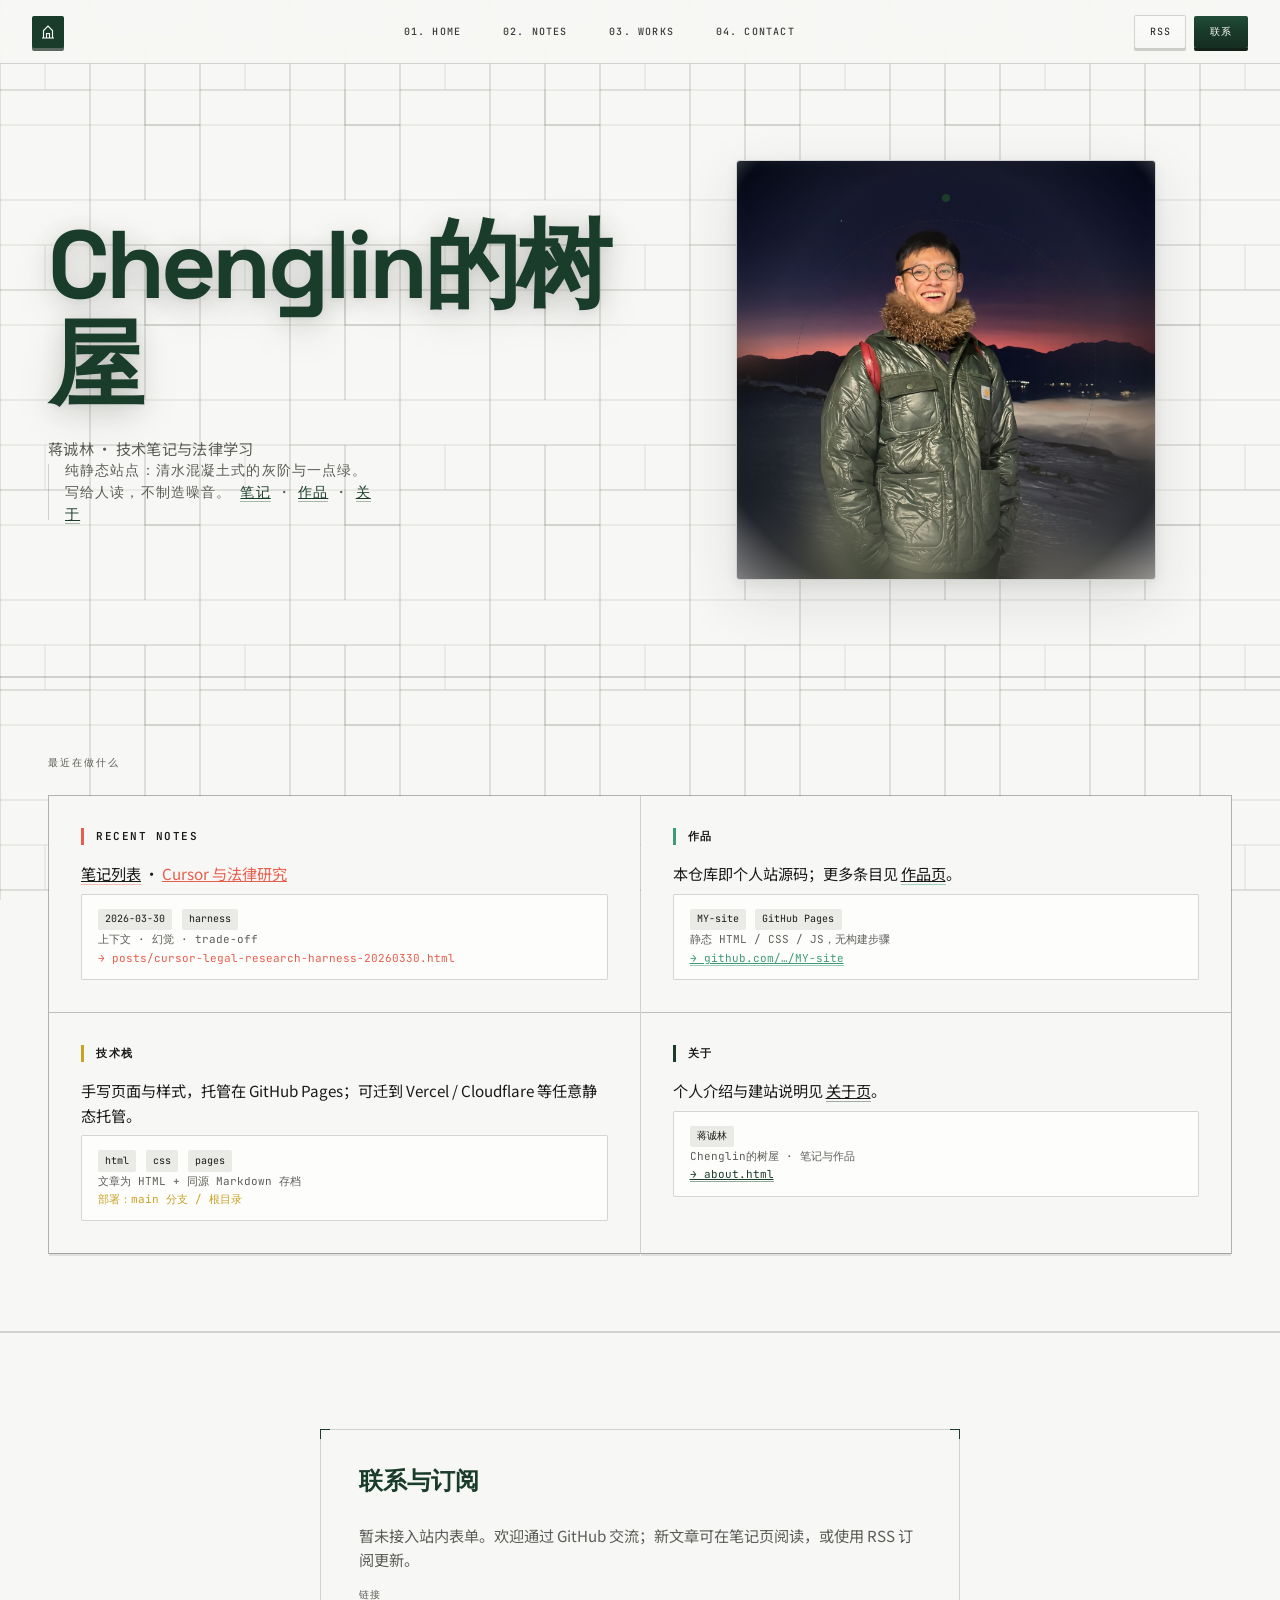
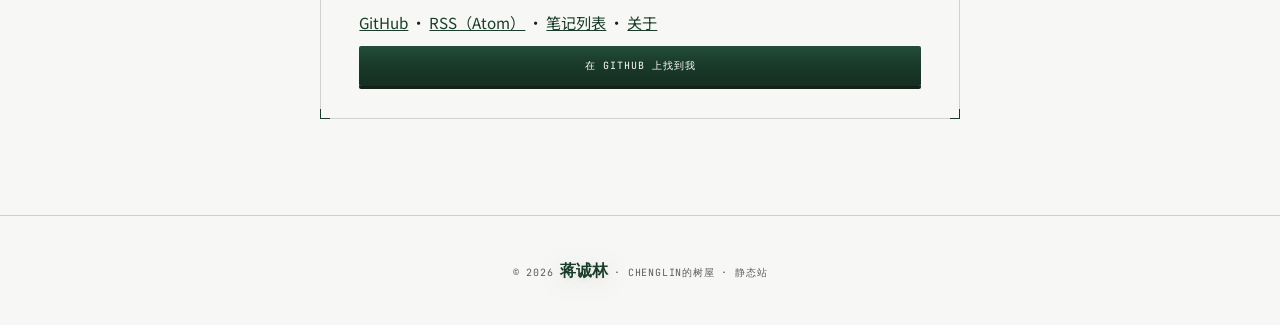
==== commit e85f49e4: "site: 导航与品牌统一、充实作品/关于、联系区与 RSS - 首页顶栏链到 blog/work；RSS→feed.xml；树屋副标题与 Bento 真内容 - 联系区改为 GitHub + RSS" ====
--- a/index.html
+++ b/index.html
@@ -3,8 +3,10 @@
   <head>
     <meta charset="utf-8" />
     <meta name="viewport" content="width=device-width, initial-scale=1" />
-    <meta name="description" content="Chenglin的树屋 — 博客与作品 · Canvas 预览" />
-    <title>Chenglin的树屋 · Canvas</title>
+    <meta name="description" content="蒋诚林（Chenglin）的个人站点 — 技术笔记、法律学习与静态站" />
+    <title>Chenglin的树屋 · 蒋诚林</title>
+    <link rel="alternate" type="application/atom+xml" title="蒋诚林 · 笔记" href="feed.xml" />
+    <link rel="icon" href="data:image/svg+xml,%3Csvg xmlns='http://www.w3.org/2000/svg' viewBox='0 0 32 32'%3E%3Crect width='32' height='32' rx='3' fill='%231a3c2b'/%3E%3Cpath fill='none' stroke='%23f7f7f5' stroke-width='1.5' d='M6 26h20M8 26V14l8-8 8 8v12'/%3E%3Cpath fill='none' stroke='%23f7f7f5' stroke-width='1.5' d='M14 26v-6h4v6'/%3E%3C/svg%3E" />
     <!-- Hero：JPEG 以 data URI 写在 SVG &lt;image&gt; 内（Canvas 可用）；原色 + 中心清晰/边缘虚化叠层 -->
     <link rel="preconnect" href="https://fonts.googleapis.com" />
     <link rel="preconnect" href="https://fonts.gstatic.com" crossorigin />
@@ -169,6 +171,15 @@
         flex-shrink: 0;
       }
 
+      .nav-actions a.btn-ghost,
+      .nav-actions a.btn-forest {
+        text-decoration: none !important;
+        display: inline-flex;
+        align-items: center;
+        justify-content: center;
+        border-bottom: none !important;
+      }
+
       .btn-ghost {
         font-family: var(--font-mono) !important;
         font-size: 10px !important;
@@ -586,21 +597,21 @@
 
     <div class="page">
       <header class="tech-header">
-        <a href="#" class="logo-box" aria-label="Chenglin的树屋">
+        <a href="index.html#hero" class="logo-box" aria-label="Chenglin的树屋 — 首页">
           <svg viewBox="0 0 24 24" fill="none" stroke="currentColor" stroke-width="1.5">
             <path d="M4 20h16M6 20V10l6-6 6 6v10" />
             <path d="M10 20v-6h4v6" />
           </svg>
         </a>
         <nav class="nav-center" aria-label="主导航">
-          <a href="#hero">01. Home</a>
-          <a href="#features">02. Notes</a>
-          <a href="#features">03. Works</a>
-          <a href="#contact">04. Contact</a>
+          <a href="index.html#hero">01. Home</a>
+          <a href="blog.html">02. Notes</a>
+          <a href="work.html">03. Works</a>
+          <a href="index.html#contact">04. Contact</a>
         </nav>
         <div class="nav-actions">
-          <button type="button" class="btn-ghost">RSS</button>
-          <button type="button" class="btn-forest">Subscribe</button>
+          <a class="btn-ghost" href="feed.xml" title="Atom 订阅">RSS</a>
+          <a class="btn-forest" href="index.html#contact">联系</a>
         </div>
       </header>
 
@@ -609,11 +620,18 @@
           <div class="hero-grid">
             <div>
               <h1 class="hero-brand">Chenglin的树屋</h1>
+              <p style="margin: 0.35rem 0 0; font-size: 0.95rem; color: var(--muted); letter-spacing: 0.02em">
+                蒋诚林 · 技术笔记与法律学习
+              </p>
               <div class="hero-sub">
                 <span class="hero-sub__line" aria-hidden="true"></span>
                 <p>
-                  Journal &amp; works — static site, concrete rhythm, green
-                  accent. Built for reading, not for noise.
+                  纯静态站点：清水混凝土式的灰阶与一点绿。写给人读，不制造噪音。
+                  <a href="blog.html" style="color: var(--forest); border-bottom: 1px solid rgba(26, 60, 43, 0.35)">笔记</a>
+                  ·
+                  <a href="work.html" style="color: var(--forest); border-bottom: 1px solid rgba(26, 60, 43, 0.35)">作品</a>
+                  ·
+                  <a href="about.html" style="color: var(--forest); border-bottom: 1px solid rgba(26, 60, 43, 0.35)">关于</a>
                 </p>
               </div>
             </div>
@@ -675,7 +693,7 @@
         <hr class="section-rule" />
 
         <section id="features" class="bento-section">
-          <p class="bento-head">Layout — Bento feature grid</p>
+          <p class="bento-head">最近在做什么</p>
           <div class="bento-grid">
             <article class="bento-cell bento-cell--coral">
               <h3>Recent notes</h3>
@@ -698,33 +716,39 @@
               </div>
             </article>
             <article class="bento-cell bento-cell--mint">
-              <h3>Portfolio</h3>
-              <p class="lead">项目与作品摘录，大图块与外链。</p>
+              <h3>作品</h3>
+              <p class="lead">
+                本仓库即个人站源码；更多条目见
+                <a href="work.html" style="color: inherit; border-bottom: 1px solid rgba(61, 155, 122, 0.45)">作品页</a>。
+              </p>
               <div class="mockup">
-                <span class="chip">build</span>
-                <span class="chip">oklch</span><br />
-                build: success in 12.4s<br />
-                <span style="color: var(--mint)">artifact → dist/</span>
+                <span class="chip">MY-site</span>
+                <span class="chip">GitHub Pages</span><br />
+                静态 HTML / CSS / JS，无构建步骤<br />
+                <a href="https://github.com/l20011116l-sudo/MY-site" style="color: var(--mint); border-bottom: 1px solid rgba(61, 155, 122, 0.5)">→ github.com/…/MY-site</a>
               </div>
             </article>
             <article class="bento-cell bento-cell--gold">
-              <h3>Stack</h3>
-              <p class="lead">纯静态 HTML/CSS，任意静态托管。</p>
+              <h3>技术栈</h3>
+              <p class="lead">手写页面与样式，托管在 GitHub Pages；可迁到 Vercel / Cloudflare 等任意静态托管。</p>
               <div class="mockup">
-                pages: <span class="chip">github</span>
-                <span class="chip">vercel</span>
-                <span class="chip">cf</span><br />
-                $ deploy — dry-run<br />
-                <span style="color: var(--gold)">ready</span>
+                <span class="chip">html</span>
+                <span class="chip">css</span>
+                <span class="chip">pages</span><br />
+                文章为 HTML + 同源 Markdown 存档<br />
+                <span style="color: var(--gold)">部署：main 分支 / 根目录</span>
               </div>
             </article>
             <article class="bento-cell bento-cell--forest">
-              <h3>About</h3>
-              <p class="lead">关于本站与联系方式，见 about 页。</p>
+              <h3>关于</h3>
+              <p class="lead">
+                个人介绍与建站说明见
+                <a href="about.html" style="color: inherit; border-bottom: 1px solid rgba(26, 60, 43, 0.4)">关于页</a>。
+              </p>
               <div class="mockup">
-                <span class="chip">treehouse</span><br />
-                // Chenglin的树屋<br />
-                <span style="color: var(--forest)">© year</span>
+                <span class="chip">蒋诚林</span><br />
+                Chenglin的树屋 · 笔记与作品<br />
+                <a href="about.html" style="color: var(--forest); border-bottom: 1px solid rgba(26, 60, 43, 0.45)">→ about.html</a>
               </div>
             </article>
           </div>
@@ -738,20 +762,23 @@
             <span class="form-box__corner form-box__corner--tr" aria-hidden="true"></span>
             <span class="form-box__corner form-box__corner--bl" aria-hidden="true"></span>
             <span class="form-box__corner form-box__corner--br" aria-hidden="true"></span>
-            <h2>Newsletter / 联系</h2>
-            <form action="#" method="get" onsubmit="return false;">
-              <div class="field">
-                <label for="email">Email</label>
-                <input id="email" type="email" name="email" placeholder="you@example.com" autocomplete="email" />
-              </div>
-              <div class="field">
-                <label for="msg">Message</label>
-                <textarea id="msg" name="message" placeholder="Say hello…"></textarea>
-              </div>
-              <button type="submit" class="btn-forest" style="width: 100%; padding: 0.75rem">
-                Send
-              </button>
-            </form>
+            <h2>联系与订阅</h2>
+            <p style="margin: 0 0 1rem; font-size: 0.95rem; color: var(--muted); line-height: 1.55">
+              暂未接入站内表单。欢迎通过 GitHub 交流；新文章可在笔记页阅读，或使用 RSS 订阅更新。
+            </p>
+            <div class="field" style="margin-bottom: 0.75rem">
+              <label>链接</label>
+              <p style="margin: 0.35rem 0 0; font-size: 0.95rem">
+                <a href="https://github.com/l20011116l-sudo" style="color: var(--forest)">GitHub</a>
+                ·
+                <a href="feed.xml" style="color: var(--forest)">RSS（Atom）</a>
+                ·
+                <a href="blog.html" style="color: var(--forest)">笔记列表</a>
+                ·
+                <a href="about.html" style="color: var(--forest)">关于</a>
+              </p>
+            </div>
+            <a class="btn-forest" href="https://github.com/l20011116l-sudo" style="display: block; width: 100%; padding: 0.75rem; text-align: center; box-sizing: border-box; text-decoration: none; border: none">在 GitHub 上找到我</a>
           </div>
         </section>
       </main>
@@ -759,7 +786,7 @@
       <footer class="site-footer">
         <p>
           © <span id="y"></span>
-          <strong>Chenglin的树屋</strong> · static · design iteration
+          <strong>蒋诚林</strong> · Chenglin的树屋 · 静态站
         </p>
       </footer>
     </div>
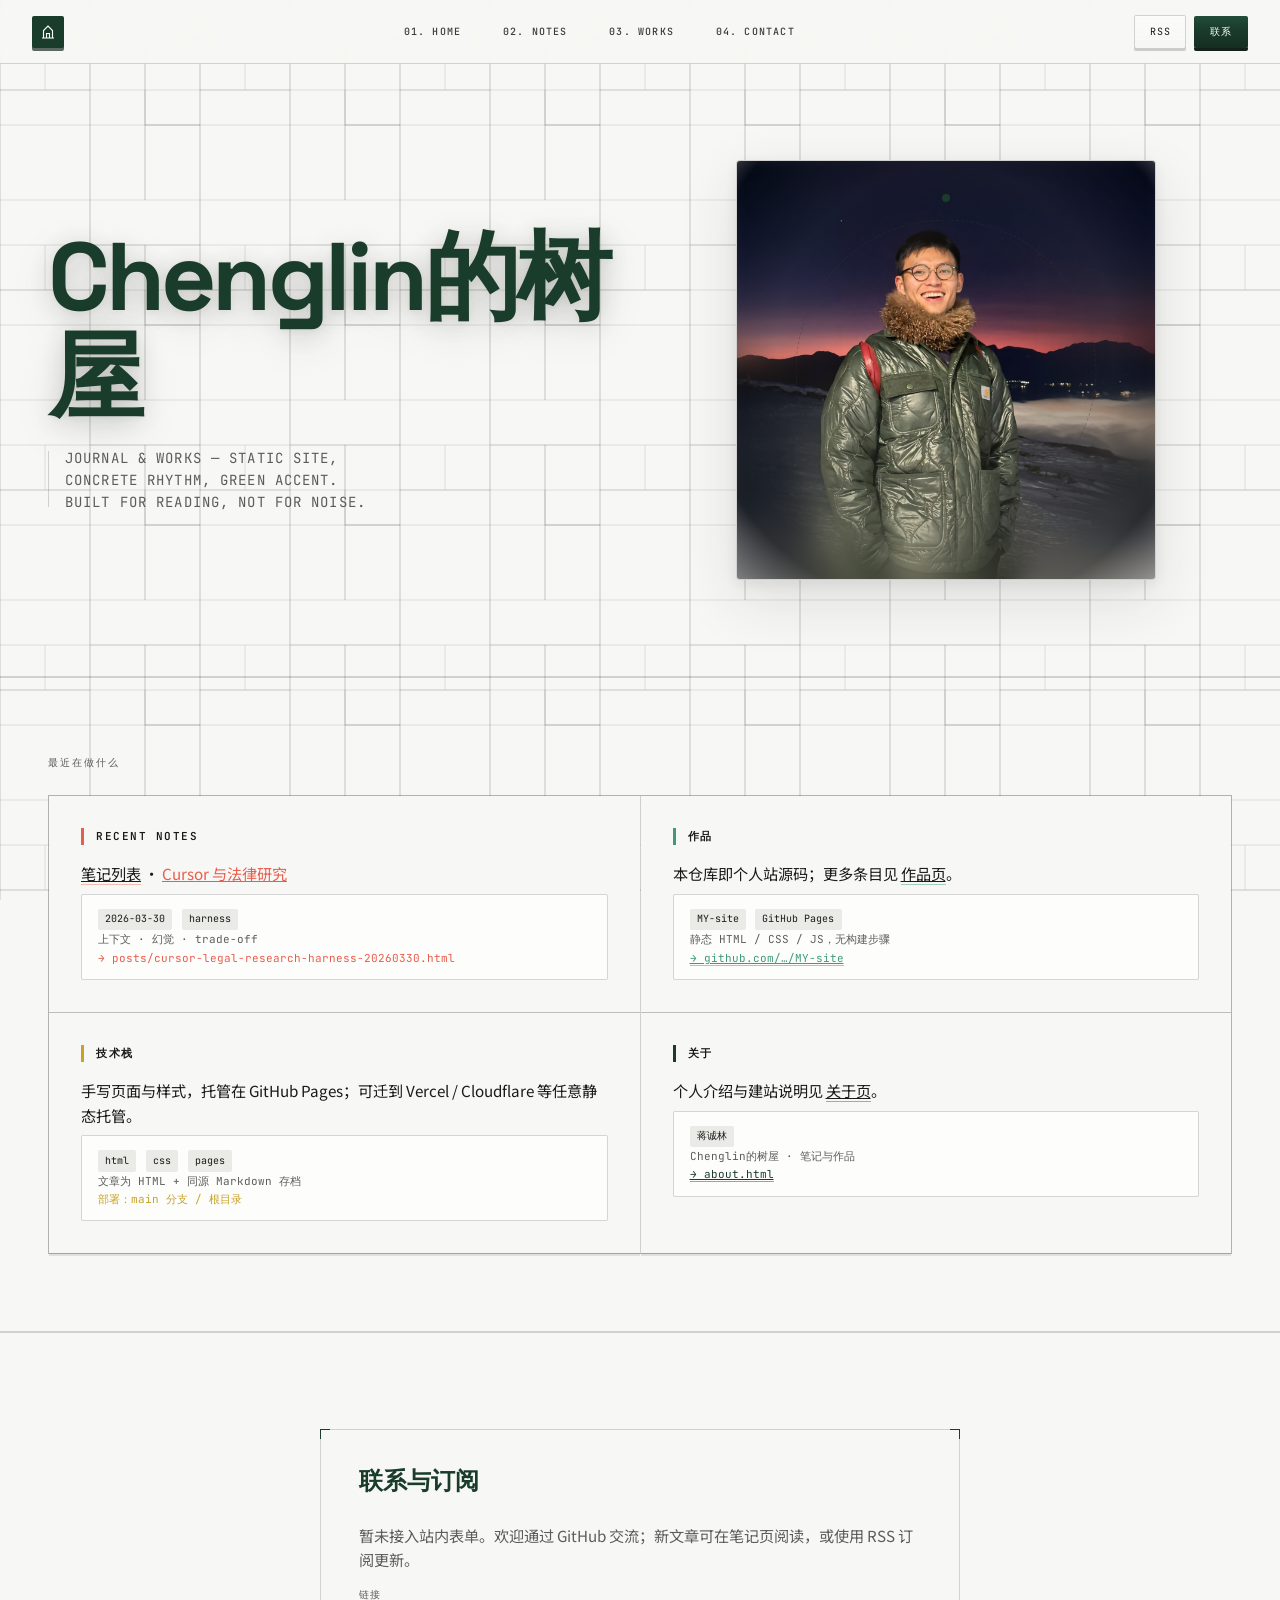
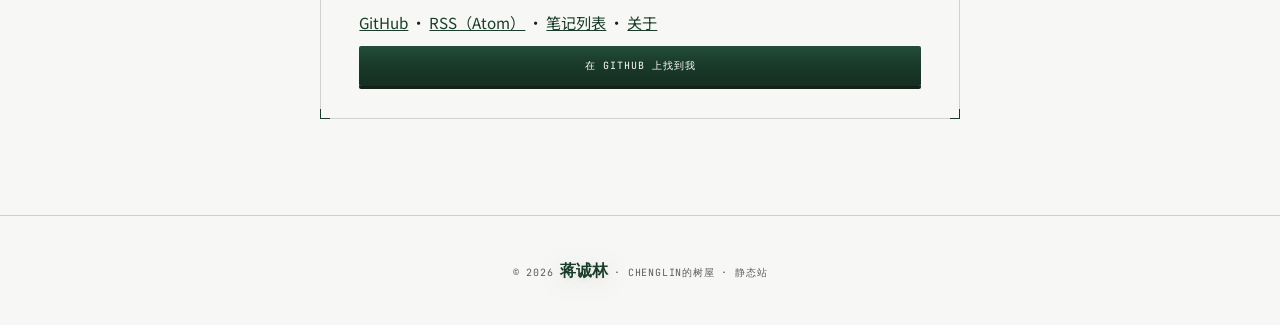
==== commit a617acee: "about: 并入简历并突出法大硕士；首页 Hero 恢复英文标语 Made-with: Cursor" ====
--- a/index.html
+++ b/index.html
@@ -620,18 +620,11 @@
           <div class="hero-grid">
             <div>
               <h1 class="hero-brand">Chenglin的树屋</h1>
-              <p style="margin: 0.35rem 0 0; font-size: 0.95rem; color: var(--muted); letter-spacing: 0.02em">
-                蒋诚林 · 技术笔记与法律学习
-              </p>
               <div class="hero-sub">
                 <span class="hero-sub__line" aria-hidden="true"></span>
                 <p>
-                  纯静态站点：清水混凝土式的灰阶与一点绿。写给人读，不制造噪音。
-                  <a href="blog.html" style="color: var(--forest); border-bottom: 1px solid rgba(26, 60, 43, 0.35)">笔记</a>
-                  ·
-                  <a href="work.html" style="color: var(--forest); border-bottom: 1px solid rgba(26, 60, 43, 0.35)">作品</a>
-                  ·
-                  <a href="about.html" style="color: var(--forest); border-bottom: 1px solid rgba(26, 60, 43, 0.35)">关于</a>
+                  Journal &amp; works — static site, concrete rhythm, green
+                  accent. Built for reading, not for noise.
                 </p>
               </div>
             </div>
